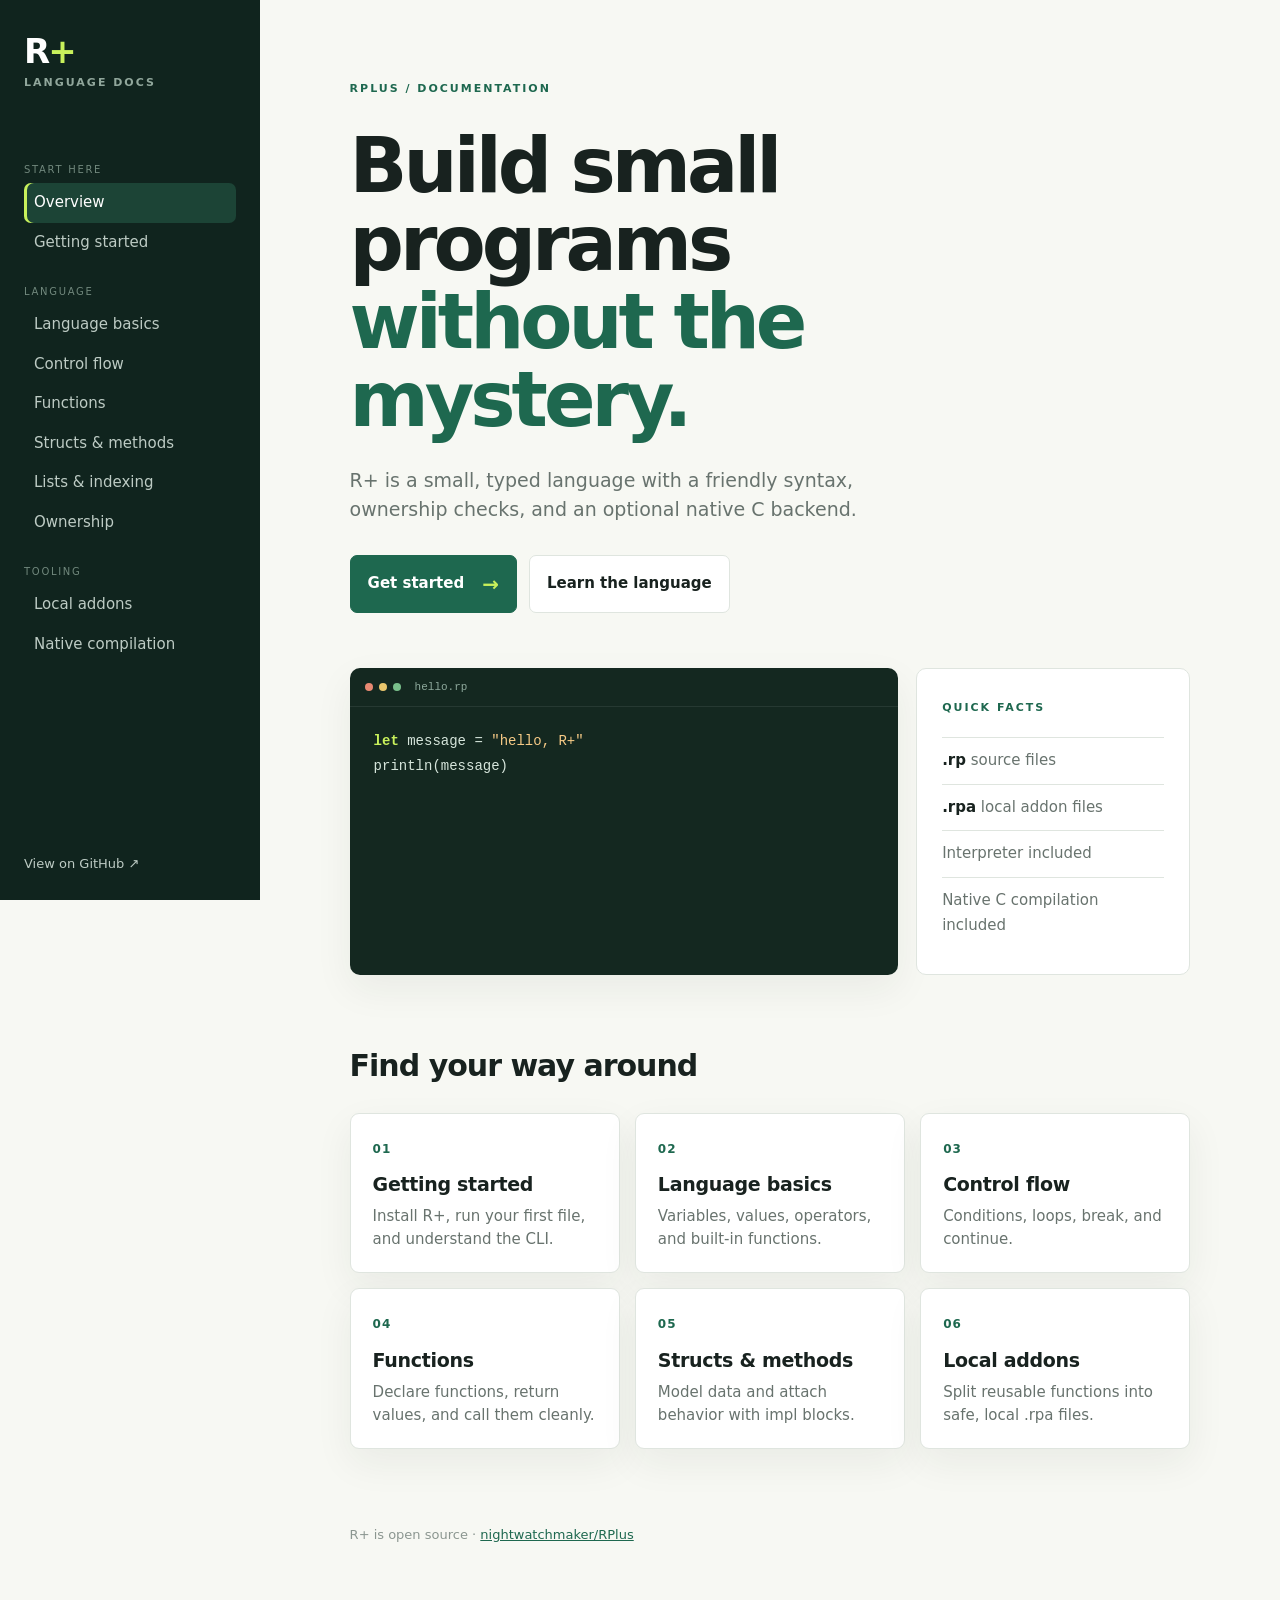
==== docs/index.html @ 3edc1ddb "Add R+ documentation site" ====
<!doctype html>
<html lang="en">
<head>
  <meta charset="utf-8">
  <meta name="viewport" content="width=device-width, initial-scale=1">
  <title>R+ Documentation</title>
  <link rel="stylesheet" href="style.css">
</head>
<body>
  <input id="menu-toggle" type="checkbox" aria-label="Toggle navigation">
  <label class="menu-button" for="menu-toggle">☰</label>
  <aside class="sidebar">
    <a class="brand" href="index.html"><span>R<span class="accent">+</span></span><small>language docs</small></a>
    <nav>
      <p>Start here</p>
      <a class="active" href="index.html">Overview</a>
      <a href="getting-started.html">Getting started</a>
      <p>Language</p>
      <a href="basics.html">Language basics</a>
      <a href="control-flow.html">Control flow</a>
      <a href="functions.html">Functions</a>
      <a href="structs.html">Structs & methods</a>
      <a href="lists.html">Lists & indexing</a>
      <a href="ownership.html">Ownership</a>
      <p>Tooling</p>
      <a href="addons.html">Local addons</a>
      <a href="native.html">Native compilation</a>
    </nav>
    <a class="github" href="https://github.com/nightwatchmaker/RPlus">View on GitHub ↗</a>
  </aside>
  <main>
    <div class="eyebrow">RPLUS / DOCUMENTATION</div>
    <h1>Build small programs<br><span>without the mystery.</span></h1>
    <p class="lede">R+ is a small, typed language with a friendly syntax, ownership checks, and an optional native C backend.</p>
    <div class="actions"><a class="button primary" href="getting-started.html">Get started <span>→</span></a><a class="button" href="basics.html">Learn the language</a></div>
    <section class="hero-grid">
      <div class="terminal"><div class="dots"><i></i><i></i><i></i><span>hello.rp</span></div><pre><code><b>let</b> message = <em>"hello, R+"</em>
println(message)</code></pre></div>
      <div class="quick"><span class="label">QUICK FACTS</span><ul><li><b>.rp</b> source files</li><li><b>.rpa</b> local addon files</li><li>Interpreter included</li><li>Native C compilation included</li></ul></div>
    </section>
    <h2>Find your way around</h2>
    <div class="cards">
      <a href="getting-started.html"><strong>01</strong><h3>Getting started</h3><p>Install R+, run your first file, and understand the CLI.</p></a>
      <a href="basics.html"><strong>02</strong><h3>Language basics</h3><p>Variables, values, operators, and built-in functions.</p></a>
      <a href="control-flow.html"><strong>03</strong><h3>Control flow</h3><p>Conditions, loops, break, and continue.</p></a>
      <a href="functions.html"><strong>04</strong><h3>Functions</h3><p>Declare functions, return values, and call them cleanly.</p></a>
      <a href="structs.html"><strong>05</strong><h3>Structs & methods</h3><p>Model data and attach behavior with impl blocks.</p></a>
      <a href="addons.html"><strong>06</strong><h3>Local addons</h3><p>Split reusable functions into safe, local .rpa files.</p></a>
    </div>
    <footer>R+ is open source · <a href="https://github.com/nightwatchmaker/RPlus">nightwatchmaker/RPlus</a></footer>
  </main>
</body>
</html>
---- docs/style.css ----
:root{--ink:#18221f;--muted:#68736e;--paper:#f7f8f3;--card:#fff;--line:#dfe5df;--green:#1e684f;--lime:#c8f05b;--shadow:0 14px 38px #1c2e2510}*{box-sizing:border-box}html{scroll-behavior:smooth}body{margin:0;background:var(--paper);color:var(--ink);font:15px/1.7 Inter,ui-sans-serif,system-ui,-apple-system,BlinkMacSystemFont,"Segoe UI",sans-serif}.sidebar{position:fixed;inset:0 auto 0 0;width:260px;background:#10241e;color:#e7eee8;padding:34px 24px 25px;display:flex;flex-direction:column;z-index:2}.brand{color:white;text-decoration:none;font-size:34px;font-weight:800;line-height:1;letter-spacing:-2px}.brand .accent{color:var(--lime)}.brand small{display:block;color:#91a79c;font-size:11px;letter-spacing:2px;text-transform:uppercase;font-weight:600;margin-top:9px}.sidebar nav{margin-top:52px}.sidebar nav p{color:#71887d;font-size:10px;letter-spacing:1.7px;text-transform:uppercase;margin:21px 0 5px}.sidebar nav a{display:block;color:#bdcbc4;text-decoration:none;padding:7px 10px;border-radius:7px;transition:.2s}.sidebar nav a:hover,.sidebar nav a.active{background:#1c4436;color:#fff}.sidebar nav a.active{box-shadow:inset 3px 0 var(--lime)}.github{margin-top:auto;color:#bdcbc4;text-decoration:none;font-size:13px}.github:hover{color:var(--lime)}main{max-width:1050px;margin-left:260px;padding:80px 7vw 60px}.eyebrow,.label{font-size:11px;letter-spacing:2px;color:var(--green);font-weight:800}.eyebrow{margin-bottom:28px}h1{font-size:clamp(42px,6vw,76px);line-height:1.03;letter-spacing:-4px;margin:0 0 26px;max-width:800px}h1 span{color:var(--green)}h2{font-size:30px;letter-spacing:-1px;margin:65px 0 22px}h3{font-size:19px;margin:7px 0 5px;letter-spacing:-.3px}.lede{max-width:590px;color:var(--muted);font-size:19px;line-height:1.55}.actions{display:flex;gap:12px;margin:30px 0 55px;flex-wrap:wrap}.button{display:inline-flex;gap:18px;align-items:center;color:var(--ink);border:1px solid var(--line);background:var(--card);padding:11px 17px;border-radius:7px;text-decoration:none;font-weight:700}.button.primary{background:var(--green);border-color:var(--green);color:white}.button.primary span{color:var(--lime);font-size:20px}.hero-grid{display:grid;grid-template-columns:minmax(0,2fr) minmax(210px,1fr);gap:18px}.terminal{background:#142820;border-radius:10px;box-shadow:var(--shadow);overflow:hidden}.dots{height:39px;border-bottom:1px solid #ffffff14;display:flex;align-items:center;gap:6px;padding:0 15px;color:#8ea99c;font:11px ui-monospace,monospace}.dots i{width:8px;height:8px;border-radius:50%;background:#5c766a}.dots i:first-child{background:#e88972}.dots i:nth-child(2){background:#e9c66c}.dots i:nth-child(3){background:#79bf8b}.dots span{margin-left:8px}.terminal pre{padding:22px 24px;margin:0;color:#d6e5db;font:14px/1.8 ui-monospace,SFMono-Regular,monospace}.terminal b{color:#c8f05b}.terminal em{color:#f6ca86;font-style:normal}.quick{border:1px solid var(--line);border-radius:10px;background:var(--card);padding:25px}.quick ul{list-style:none;margin:18px 0 0;padding:0}.quick li{border-top:1px solid var(--line);padding:10px 0;color:var(--muted)}.quick b{color:var(--ink)}.cards{display:grid;grid-template-columns:repeat(3,1fr);gap:15px}.cards a{background:var(--card);border:1px solid var(--line);border-radius:9px;padding:22px;text-decoration:none;color:var(--ink);box-shadow:var(--shadow);transition:.2s}.cards a:hover{transform:translateY(-3px);border-color:#9bb6a8}.cards strong{color:var(--green);font-size:12px;letter-spacing:1px}.cards p{color:var(--muted);margin:0;line-height:1.5}footer{margin-top:75px;color:#8b9690;font-size:13px}footer a{color:var(--green)}#menu-toggle,.menu-button{display:none}@media(max-width:850px){.sidebar{width:220px}.sidebar nav{margin-top:35px}main{margin-left:220px;padding:55px 5vw}.cards{grid-template-columns:repeat(2,1fr)}}@media(max-width:620px){.menu-button{display:block;position:fixed;right:16px;top:15px;background:var(--green);color:white;border-radius:6px;padding:5px 10px;z-index:4;font-size:20px;line-height:1.3}.sidebar{transform:translateX(-100%);transition:.25s;width:250px}#menu-toggle:checked~.sidebar{transform:translateX(0)}main{margin-left:0;padding:70px 22px 45px}h1{letter-spacing:-2.5px}.hero-grid,.cards{grid-template-columns:1fr}.lede{font-size:17px}}
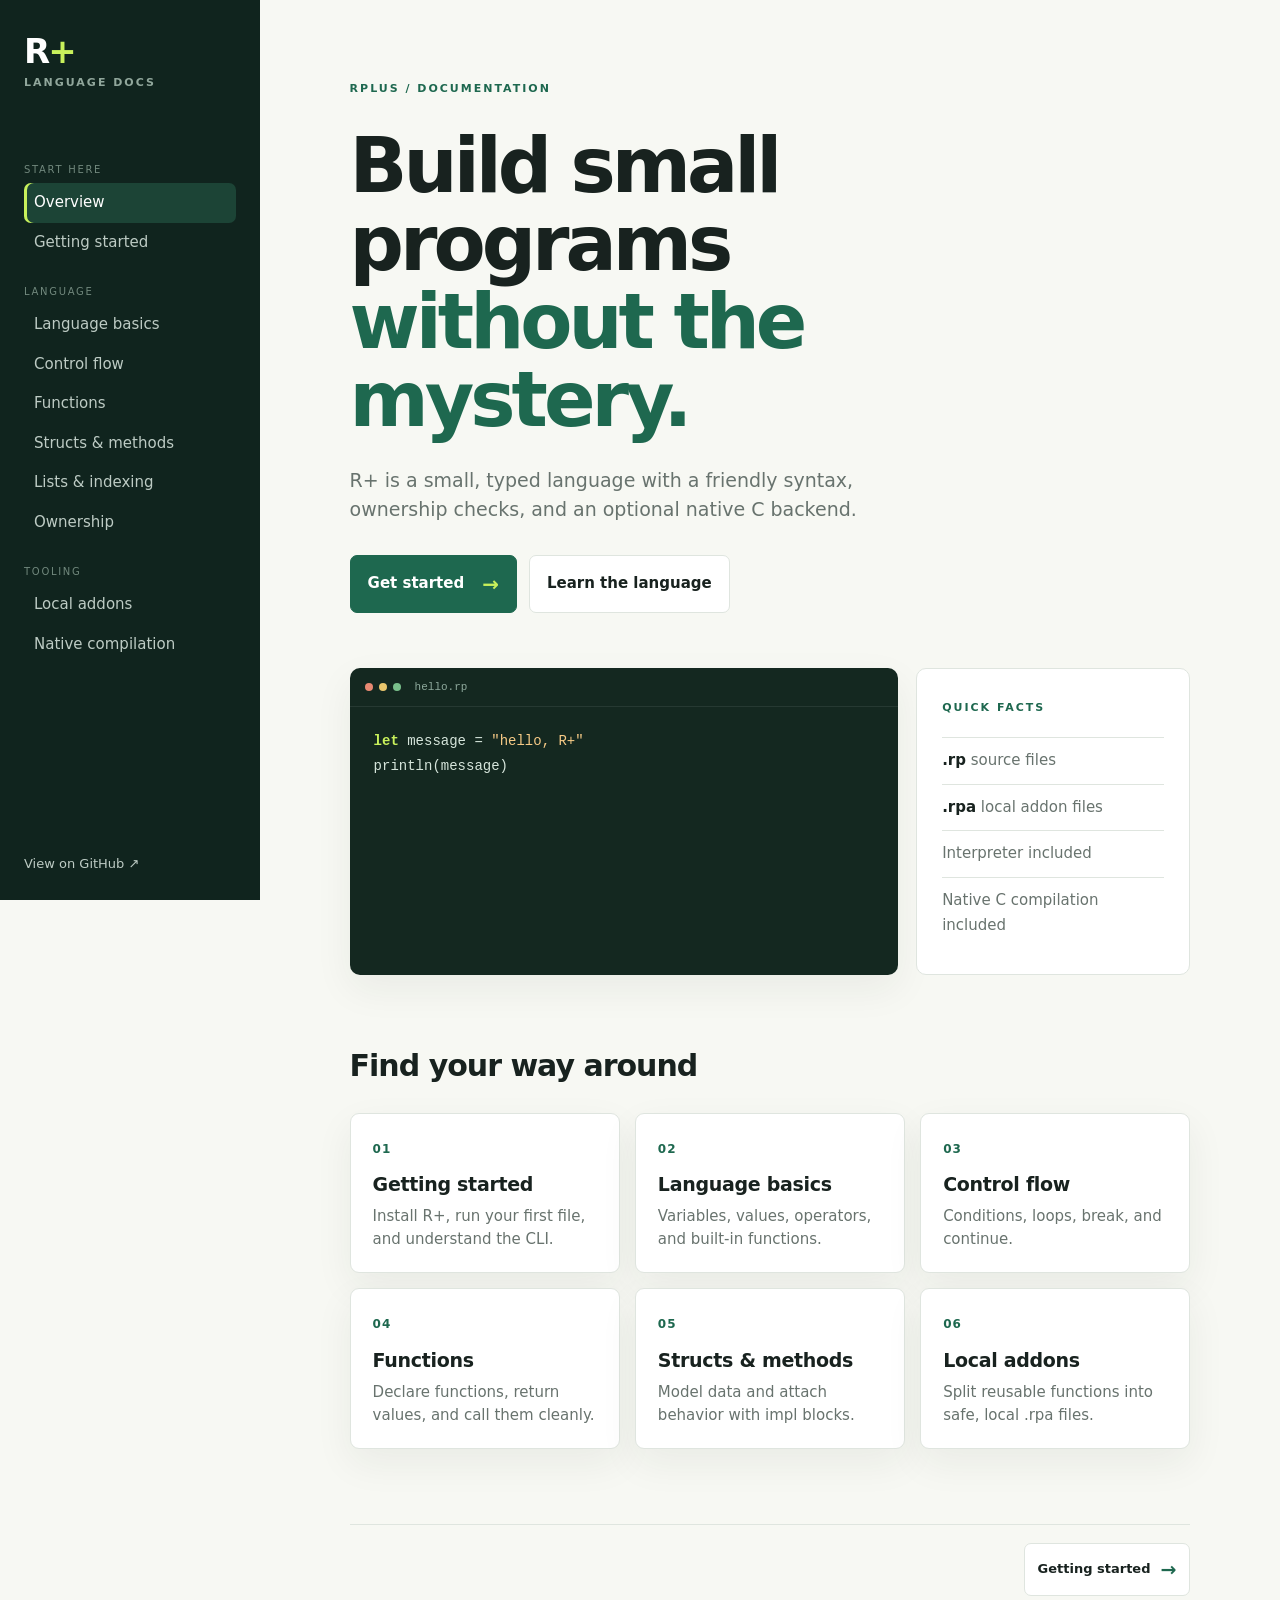
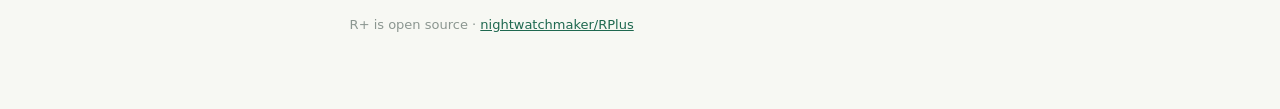
==== commit 433a7ef7: "Add previous and next docs navigation" ====
--- a/docs/index.html
+++ b/docs/index.html
@@ -47,7 +47,7 @@
       <a href="structs.html"><strong>05</strong><h3>Structs & methods</h3><p>Model data and attach behavior with impl blocks.</p></a>
       <a href="addons.html"><strong>06</strong><h3>Local addons</h3><p>Split reusable functions into safe, local .rpa files.</p></a>
     </div>
-    <footer>R+ is open source · <a href="https://github.com/nightwatchmaker/RPlus">nightwatchmaker/RPlus</a></footer>
+    <footer><div class="pager"><span></span><a class="next" href="getting-started.html">Getting started <b>→</b></a></div><p>R+ is open source · <a href="https://github.com/nightwatchmaker/RPlus">nightwatchmaker/RPlus</a></p></footer>
   </main>
 </body>
 </html>
--- a/docs/style.css
+++ b/docs/style.css
@@ -1 +1 @@
-:root{--ink:#18221f;--muted:#68736e;--paper:#f7f8f3;--card:#fff;--line:#dfe5df;--green:#1e684f;--lime:#c8f05b;--shadow:0 14px 38px #1c2e2510}*{box-sizing:border-box}html{scroll-behavior:smooth}body{margin:0;background:var(--paper);color:var(--ink);font:15px/1.7 Inter,ui-sans-serif,system-ui,-apple-system,BlinkMacSystemFont,"Segoe UI",sans-serif}.sidebar{position:fixed;inset:0 auto 0 0;width:260px;background:#10241e;color:#e7eee8;padding:34px 24px 25px;display:flex;flex-direction:column;z-index:2}.brand{color:white;text-decoration:none;font-size:34px;font-weight:800;line-height:1;letter-spacing:-2px}.brand .accent{color:var(--lime)}.brand small{display:block;color:#91a79c;font-size:11px;letter-spacing:2px;text-transform:uppercase;font-weight:600;margin-top:9px}.sidebar nav{margin-top:52px}.sidebar nav p{color:#71887d;font-size:10px;letter-spacing:1.7px;text-transform:uppercase;margin:21px 0 5px}.sidebar nav a{display:block;color:#bdcbc4;text-decoration:none;padding:7px 10px;border-radius:7px;transition:.2s}.sidebar nav a:hover,.sidebar nav a.active{background:#1c4436;color:#fff}.sidebar nav a.active{box-shadow:inset 3px 0 var(--lime)}.github{margin-top:auto;color:#bdcbc4;text-decoration:none;font-size:13px}.github:hover{color:var(--lime)}main{max-width:1050px;margin-left:260px;padding:80px 7vw 60px}.eyebrow,.label{font-size:11px;letter-spacing:2px;color:var(--green);font-weight:800}.eyebrow{margin-bottom:28px}h1{font-size:clamp(42px,6vw,76px);line-height:1.03;letter-spacing:-4px;margin:0 0 26px;max-width:800px}h1 span{color:var(--green)}h2{font-size:30px;letter-spacing:-1px;margin:65px 0 22px}h3{font-size:19px;margin:7px 0 5px;letter-spacing:-.3px}.lede{max-width:590px;color:var(--muted);font-size:19px;line-height:1.55}.actions{display:flex;gap:12px;margin:30px 0 55px;flex-wrap:wrap}.button{display:inline-flex;gap:18px;align-items:center;color:var(--ink);border:1px solid var(--line);background:var(--card);padding:11px 17px;border-radius:7px;text-decoration:none;font-weight:700}.button.primary{background:var(--green);border-color:var(--green);color:white}.button.primary span{color:var(--lime);font-size:20px}.hero-grid{display:grid;grid-template-columns:minmax(0,2fr) minmax(210px,1fr);gap:18px}.terminal{background:#142820;border-radius:10px;box-shadow:var(--shadow);overflow:hidden}.dots{height:39px;border-bottom:1px solid #ffffff14;display:flex;align-items:center;gap:6px;padding:0 15px;color:#8ea99c;font:11px ui-monospace,monospace}.dots i{width:8px;height:8px;border-radius:50%;background:#5c766a}.dots i:first-child{background:#e88972}.dots i:nth-child(2){background:#e9c66c}.dots i:nth-child(3){background:#79bf8b}.dots span{margin-left:8px}.terminal pre{padding:22px 24px;margin:0;color:#d6e5db;font:14px/1.8 ui-monospace,SFMono-Regular,monospace}.terminal b{color:#c8f05b}.terminal em{color:#f6ca86;font-style:normal}.quick{border:1px solid var(--line);border-radius:10px;background:var(--card);padding:25px}.quick ul{list-style:none;margin:18px 0 0;padding:0}.quick li{border-top:1px solid var(--line);padding:10px 0;color:var(--muted)}.quick b{color:var(--ink)}.cards{display:grid;grid-template-columns:repeat(3,1fr);gap:15px}.cards a{background:var(--card);border:1px solid var(--line);border-radius:9px;padding:22px;text-decoration:none;color:var(--ink);box-shadow:var(--shadow);transition:.2s}.cards a:hover{transform:translateY(-3px);border-color:#9bb6a8}.cards strong{color:var(--green);font-size:12px;letter-spacing:1px}.cards p{color:var(--muted);margin:0;line-height:1.5}footer{margin-top:75px;color:#8b9690;font-size:13px}footer a{color:var(--green)}#menu-toggle,.menu-button{display:none}@media(max-width:850px){.sidebar{width:220px}.sidebar nav{margin-top:35px}main{margin-left:220px;padding:55px 5vw}.cards{grid-template-columns:repeat(2,1fr)}}@media(max-width:620px){.menu-button{display:block;position:fixed;right:16px;top:15px;background:var(--green);color:white;border-radius:6px;padding:5px 10px;z-index:4;font-size:20px;line-height:1.3}.sidebar{transform:translateX(-100%);transition:.25s;width:250px}#menu-toggle:checked~.sidebar{transform:translateX(0)}main{margin-left:0;padding:70px 22px 45px}h1{letter-spacing:-2.5px}.hero-grid,.cards{grid-template-columns:1fr}.lede{font-size:17px}}
+:root{--ink:#18221f;--muted:#68736e;--paper:#f7f8f3;--card:#fff;--line:#dfe5df;--green:#1e684f;--lime:#c8f05b;--shadow:0 14px 38px #1c2e2510}*{box-sizing:border-box}html{scroll-behavior:smooth}body{margin:0;background:var(--paper);color:var(--ink);font:15px/1.7 Inter,ui-sans-serif,system-ui,-apple-system,BlinkMacSystemFont,"Segoe UI",sans-serif}.sidebar{position:fixed;inset:0 auto 0 0;width:260px;background:#10241e;color:#e7eee8;padding:34px 24px 25px;display:flex;flex-direction:column;z-index:2}.brand{color:white;text-decoration:none;font-size:34px;font-weight:800;line-height:1;letter-spacing:-2px}.brand .accent{color:var(--lime)}.brand small{display:block;color:#91a79c;font-size:11px;letter-spacing:2px;text-transform:uppercase;font-weight:600;margin-top:9px}.sidebar nav{margin-top:52px}.sidebar nav p{color:#71887d;font-size:10px;letter-spacing:1.7px;text-transform:uppercase;margin:21px 0 5px}.sidebar nav a{display:block;color:#bdcbc4;text-decoration:none;padding:7px 10px;border-radius:7px;transition:.2s}.sidebar nav a:hover,.sidebar nav a.active{background:#1c4436;color:#fff}.sidebar nav a.active{box-shadow:inset 3px 0 var(--lime)}.github{margin-top:auto;color:#bdcbc4;text-decoration:none;font-size:13px}.github:hover{color:var(--lime)}main{max-width:1050px;margin-left:260px;padding:80px 7vw 60px}.eyebrow,.label{font-size:11px;letter-spacing:2px;color:var(--green);font-weight:800}.eyebrow{margin-bottom:28px}h1{font-size:clamp(42px,6vw,76px);line-height:1.03;letter-spacing:-4px;margin:0 0 26px;max-width:800px}h1 span{color:var(--green)}h2{font-size:30px;letter-spacing:-1px;margin:65px 0 22px}h3{font-size:19px;margin:7px 0 5px;letter-spacing:-.3px}.lede{max-width:590px;color:var(--muted);font-size:19px;line-height:1.55}.actions{display:flex;gap:12px;margin:30px 0 55px;flex-wrap:wrap}.button{display:inline-flex;gap:18px;align-items:center;color:var(--ink);border:1px solid var(--line);background:var(--card);padding:11px 17px;border-radius:7px;text-decoration:none;font-weight:700}.button.primary{background:var(--green);border-color:var(--green);color:white}.button.primary span{color:var(--lime);font-size:20px}.hero-grid{display:grid;grid-template-columns:minmax(0,2fr) minmax(210px,1fr);gap:18px}.terminal{background:#142820;border-radius:10px;box-shadow:var(--shadow);overflow:hidden}.dots{height:39px;border-bottom:1px solid #ffffff14;display:flex;align-items:center;gap:6px;padding:0 15px;color:#8ea99c;font:11px ui-monospace,monospace}.dots i{width:8px;height:8px;border-radius:50%;background:#5c766a}.dots i:first-child{background:#e88972}.dots i:nth-child(2){background:#e9c66c}.dots i:nth-child(3){background:#79bf8b}.dots span{margin-left:8px}.terminal pre{padding:22px 24px;margin:0;color:#d6e5db;font:14px/1.8 ui-monospace,SFMono-Regular,monospace}.terminal b{color:#c8f05b}.terminal em{color:#f6ca86;font-style:normal}.quick{border:1px solid var(--line);border-radius:10px;background:var(--card);padding:25px}.quick ul{list-style:none;margin:18px 0 0;padding:0}.quick li{border-top:1px solid var(--line);padding:10px 0;color:var(--muted)}.quick b{color:var(--ink)}.cards{display:grid;grid-template-columns:repeat(3,1fr);gap:15px}.cards a{background:var(--card);border:1px solid var(--line);border-radius:9px;padding:22px;text-decoration:none;color:var(--ink);box-shadow:var(--shadow);transition:.2s}.cards a:hover{transform:translateY(-3px);border-color:#9bb6a8}.cards strong{color:var(--green);font-size:12px;letter-spacing:1px}.cards p{color:var(--muted);margin:0;line-height:1.5}footer{margin-top:75px;color:#8b9690;font-size:13px}footer a{color:var(--green)}.pager{display:flex;justify-content:space-between;gap:18px;border-top:1px solid var(--line);padding-top:18px;margin-bottom:18px}.pager a{display:flex;align-items:center;gap:10px;border:1px solid var(--line);border-radius:7px;padding:9px 13px;text-decoration:none;color:var(--ink);font-weight:700;background:var(--card);transition:.2s}.pager a:hover{border-color:#9bb6a8;transform:translateY(-2px)}.pager b{font-size:19px;color:var(--green)}.pager p{margin:0}#menu-toggle,.menu-button{display:none}@media(max-width:850px){.sidebar{width:220px}.sidebar nav{margin-top:35px}main{margin-left:220px;padding:55px 5vw}.cards{grid-template-columns:repeat(2,1fr)}}@media(max-width:620px){.menu-button{display:block;position:fixed;right:16px;top:15px;background:var(--green);color:white;border-radius:6px;padding:5px 10px;z-index:4;font-size:20px;line-height:1.3}.sidebar{transform:translateX(-100%);transition:.25s;width:250px}#menu-toggle:checked~.sidebar{transform:translateX(0)}main{margin-left:0;padding:70px 22px 45px}h1{letter-spacing:-2.5px}.hero-grid,.cards{grid-template-columns:1fr}.lede{font-size:17px}}
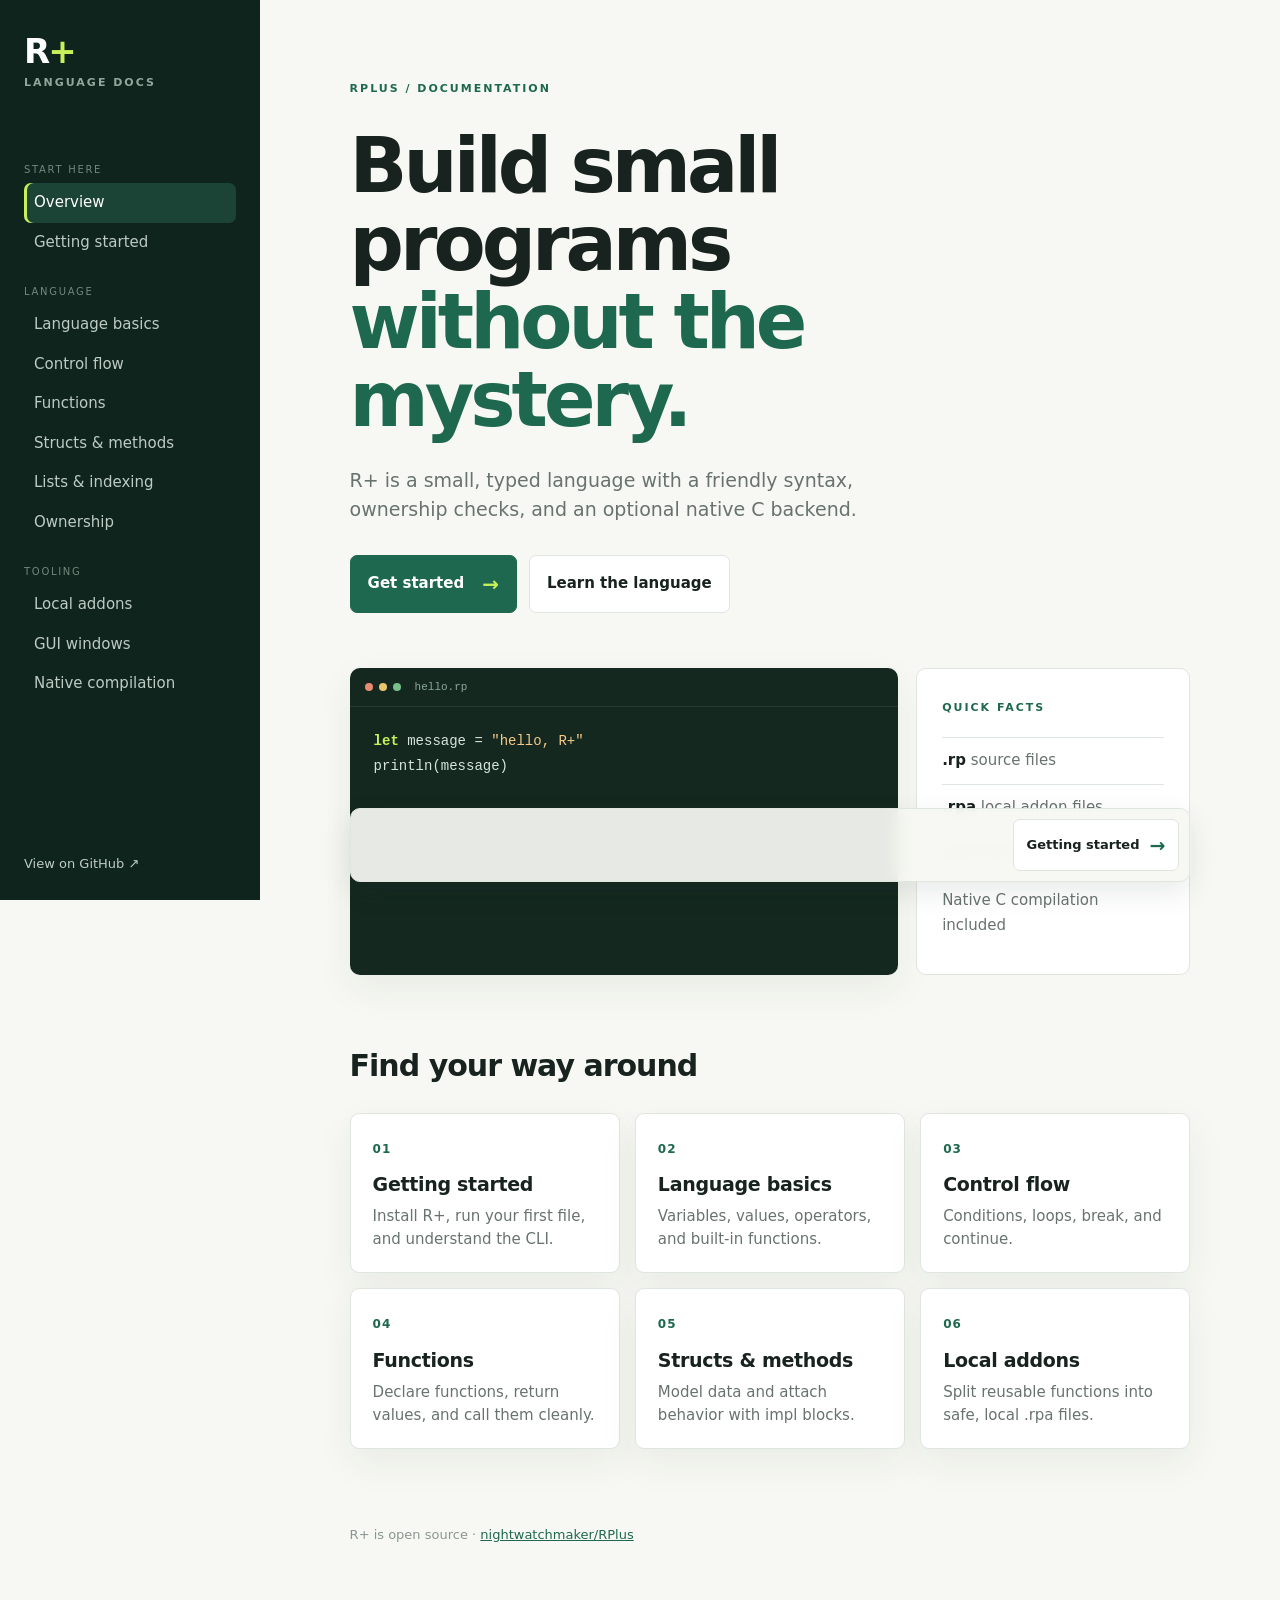
==== commit d2aefb92: "Add interpreter GUI module" ====
--- a/docs/index.html
+++ b/docs/index.html
@@ -24,6 +24,7 @@
       <a href="ownership.html">Ownership</a>
       <p>Tooling</p>
       <a href="addons.html">Local addons</a>
+      <a href="gui.html">GUI windows</a>
       <a href="native.html">Native compilation</a>
     </nav>
     <a class="github" href="https://github.com/nightwatchmaker/RPlus">View on GitHub ↗</a>
--- a/docs/style.css
+++ b/docs/style.css
@@ -1 +1 @@
-:root{--ink:#18221f;--muted:#68736e;--paper:#f7f8f3;--card:#fff;--line:#dfe5df;--green:#1e684f;--lime:#c8f05b;--shadow:0 14px 38px #1c2e2510}*{box-sizing:border-box}html{scroll-behavior:smooth}body{margin:0;background:var(--paper);color:var(--ink);font:15px/1.7 Inter,ui-sans-serif,system-ui,-apple-system,BlinkMacSystemFont,"Segoe UI",sans-serif}.sidebar{position:fixed;inset:0 auto 0 0;width:260px;background:#10241e;color:#e7eee8;padding:34px 24px 25px;display:flex;flex-direction:column;z-index:2}.brand{color:white;text-decoration:none;font-size:34px;font-weight:800;line-height:1;letter-spacing:-2px}.brand .accent{color:var(--lime)}.brand small{display:block;color:#91a79c;font-size:11px;letter-spacing:2px;text-transform:uppercase;font-weight:600;margin-top:9px}.sidebar nav{margin-top:52px}.sidebar nav p{color:#71887d;font-size:10px;letter-spacing:1.7px;text-transform:uppercase;margin:21px 0 5px}.sidebar nav a{display:block;color:#bdcbc4;text-decoration:none;padding:7px 10px;border-radius:7px;transition:.2s}.sidebar nav a:hover,.sidebar nav a.active{background:#1c4436;color:#fff}.sidebar nav a.active{box-shadow:inset 3px 0 var(--lime)}.github{margin-top:auto;color:#bdcbc4;text-decoration:none;font-size:13px}.github:hover{color:var(--lime)}main{max-width:1050px;margin-left:260px;padding:80px 7vw 60px}.eyebrow,.label{font-size:11px;letter-spacing:2px;color:var(--green);font-weight:800}.eyebrow{margin-bottom:28px}h1{font-size:clamp(42px,6vw,76px);line-height:1.03;letter-spacing:-4px;margin:0 0 26px;max-width:800px}h1 span{color:var(--green)}h2{font-size:30px;letter-spacing:-1px;margin:65px 0 22px}h3{font-size:19px;margin:7px 0 5px;letter-spacing:-.3px}.lede{max-width:590px;color:var(--muted);font-size:19px;line-height:1.55}.actions{display:flex;gap:12px;margin:30px 0 55px;flex-wrap:wrap}.button{display:inline-flex;gap:18px;align-items:center;color:var(--ink);border:1px solid var(--line);background:var(--card);padding:11px 17px;border-radius:7px;text-decoration:none;font-weight:700}.button.primary{background:var(--green);border-color:var(--green);color:white}.button.primary span{color:var(--lime);font-size:20px}.hero-grid{display:grid;grid-template-columns:minmax(0,2fr) minmax(210px,1fr);gap:18px}.terminal{background:#142820;border-radius:10px;box-shadow:var(--shadow);overflow:hidden}.dots{height:39px;border-bottom:1px solid #ffffff14;display:flex;align-items:center;gap:6px;padding:0 15px;color:#8ea99c;font:11px ui-monospace,monospace}.dots i{width:8px;height:8px;border-radius:50%;background:#5c766a}.dots i:first-child{background:#e88972}.dots i:nth-child(2){background:#e9c66c}.dots i:nth-child(3){background:#79bf8b}.dots span{margin-left:8px}.terminal pre{padding:22px 24px;margin:0;color:#d6e5db;font:14px/1.8 ui-monospace,SFMono-Regular,monospace}.terminal b{color:#c8f05b}.terminal em{color:#f6ca86;font-style:normal}.quick{border:1px solid var(--line);border-radius:10px;background:var(--card);padding:25px}.quick ul{list-style:none;margin:18px 0 0;padding:0}.quick li{border-top:1px solid var(--line);padding:10px 0;color:var(--muted)}.quick b{color:var(--ink)}.cards{display:grid;grid-template-columns:repeat(3,1fr);gap:15px}.cards a{background:var(--card);border:1px solid var(--line);border-radius:9px;padding:22px;text-decoration:none;color:var(--ink);box-shadow:var(--shadow);transition:.2s}.cards a:hover{transform:translateY(-3px);border-color:#9bb6a8}.cards strong{color:var(--green);font-size:12px;letter-spacing:1px}.cards p{color:var(--muted);margin:0;line-height:1.5}footer{margin-top:75px;color:#8b9690;font-size:13px}footer a{color:var(--green)}.pager{display:flex;justify-content:space-between;gap:18px;border-top:1px solid var(--line);padding-top:18px;margin-bottom:18px}.pager a{display:flex;align-items:center;gap:10px;border:1px solid var(--line);border-radius:7px;padding:9px 13px;text-decoration:none;color:var(--ink);font-weight:700;background:var(--card);transition:.2s}.pager a:hover{border-color:#9bb6a8;transform:translateY(-2px)}.pager b{font-size:19px;color:var(--green)}.pager p{margin:0}#menu-toggle,.menu-button{display:none}@media(max-width:850px){.sidebar{width:220px}.sidebar nav{margin-top:35px}main{margin-left:220px;padding:55px 5vw}.cards{grid-template-columns:repeat(2,1fr)}}@media(max-width:620px){.menu-button{display:block;position:fixed;right:16px;top:15px;background:var(--green);color:white;border-radius:6px;padding:5px 10px;z-index:4;font-size:20px;line-height:1.3}.sidebar{transform:translateX(-100%);transition:.25s;width:250px}#menu-toggle:checked~.sidebar{transform:translateX(0)}main{margin-left:0;padding:70px 22px 45px}h1{letter-spacing:-2.5px}.hero-grid,.cards{grid-template-columns:1fr}.lede{font-size:17px}}
+:root{--ink:#18221f;--muted:#68736e;--paper:#f7f8f3;--card:#fff;--line:#dfe5df;--green:#1e684f;--lime:#c8f05b;--shadow:0 14px 38px #1c2e2510}*{box-sizing:border-box}html{scroll-behavior:smooth}body{margin:0;background:var(--paper);color:var(--ink);font:15px/1.7 Inter,ui-sans-serif,system-ui,-apple-system,BlinkMacSystemFont,"Segoe UI",sans-serif}.sidebar{position:fixed;inset:0 auto 0 0;width:260px;background:#10241e;color:#e7eee8;padding:34px 24px 25px;display:flex;flex-direction:column;z-index:2}.brand{color:white;text-decoration:none;font-size:34px;font-weight:800;line-height:1;letter-spacing:-2px}.brand .accent{color:var(--lime)}.brand small{display:block;color:#91a79c;font-size:11px;letter-spacing:2px;text-transform:uppercase;font-weight:600;margin-top:9px}.sidebar nav{margin-top:52px}.sidebar nav p{color:#71887d;font-size:10px;letter-spacing:1.7px;text-transform:uppercase;margin:21px 0 5px}.sidebar nav a{display:block;color:#bdcbc4;text-decoration:none;padding:7px 10px;border-radius:7px;transition:.2s}.sidebar nav a:hover,.sidebar nav a.active{background:#1c4436;color:#fff}.sidebar nav a.active{box-shadow:inset 3px 0 var(--lime)}.github{margin-top:auto;color:#bdcbc4;text-decoration:none;font-size:13px}.github:hover{color:var(--lime)}main{max-width:1050px;margin-left:260px;padding:80px 7vw 60px}.eyebrow,.label{font-size:11px;letter-spacing:2px;color:var(--green);font-weight:800}.eyebrow{margin-bottom:28px}h1{font-size:clamp(42px,6vw,76px);line-height:1.03;letter-spacing:-4px;margin:0 0 26px;max-width:800px}h1 span{color:var(--green)}h2{font-size:30px;letter-spacing:-1px;margin:65px 0 22px}h3{font-size:19px;margin:7px 0 5px;letter-spacing:-.3px}.lede{max-width:590px;color:var(--muted);font-size:19px;line-height:1.55}.actions{display:flex;gap:12px;margin:30px 0 55px;flex-wrap:wrap}.button{display:inline-flex;gap:18px;align-items:center;color:var(--ink);border:1px solid var(--line);background:var(--card);padding:11px 17px;border-radius:7px;text-decoration:none;font-weight:700}.button.primary{background:var(--green);border-color:var(--green);color:white}.button.primary span{color:var(--lime);font-size:20px}.hero-grid{display:grid;grid-template-columns:minmax(0,2fr) minmax(210px,1fr);gap:18px}.terminal{background:#142820;border-radius:10px;box-shadow:var(--shadow);overflow:hidden}.dots{height:39px;border-bottom:1px solid #ffffff14;display:flex;align-items:center;gap:6px;padding:0 15px;color:#8ea99c;font:11px ui-monospace,monospace}.dots i{width:8px;height:8px;border-radius:50%;background:#5c766a}.dots i:first-child{background:#e88972}.dots i:nth-child(2){background:#e9c66c}.dots i:nth-child(3){background:#79bf8b}.dots span{margin-left:8px}.terminal pre{padding:22px 24px;margin:0;color:#d6e5db;font:14px/1.8 ui-monospace,SFMono-Regular,monospace}.terminal b{color:#c8f05b}.terminal em{color:#f6ca86;font-style:normal}.quick{border:1px solid var(--line);border-radius:10px;background:var(--card);padding:25px}.quick ul{list-style:none;margin:18px 0 0;padding:0}.quick li{border-top:1px solid var(--line);padding:10px 0;color:var(--muted)}.quick b{color:var(--ink)}.cards{display:grid;grid-template-columns:repeat(3,1fr);gap:15px}.cards a{background:var(--card);border:1px solid var(--line);border-radius:9px;padding:22px;text-decoration:none;color:var(--ink);box-shadow:var(--shadow);transition:.2s}.cards a:hover{transform:translateY(-3px);border-color:#9bb6a8}.cards strong{color:var(--green);font-size:12px;letter-spacing:1px}.cards p{color:var(--muted);margin:0;line-height:1.5}footer{margin-top:75px;color:#8b9690;font-size:13px}footer a{color:var(--green)}.pager{display:flex;justify-content:space-between;gap:18px;position:fixed;z-index:3;bottom:18px;left:calc(260px + 7vw);right:7vw;max-width:1050px;margin:0 auto;padding:10px;border:1px solid var(--line);border-radius:10px;background:#f7f8f3ee;box-shadow:0 10px 28px #1c2e251a;backdrop-filter:blur(8px)}.pager a{display:flex;align-items:center;gap:10px;border:1px solid var(--line);border-radius:7px;padding:9px 13px;text-decoration:none;color:var(--ink);font-weight:700;background:var(--card);transition:.2s}.pager a:hover{border-color:#9bb6a8;transform:translateY(-2px)}.pager b{font-size:19px;color:var(--green)}.pager p{margin:0}#menu-toggle,.menu-button{display:none}@media(max-width:850px){.sidebar{width:220px}.sidebar nav{margin-top:35px}main{margin-left:220px;padding:55px 5vw}.cards{grid-template-columns:repeat(2,1fr)}}@media(max-width:620px){.menu-button{display:block;position:fixed;right:16px;top:15px;background:var(--green);color:white;border-radius:6px;padding:5px 10px;z-index:4;font-size:20px;line-height:1.3}.sidebar{transform:translateX(-100%);transition:.25s;width:250px}#menu-toggle:checked~.sidebar{transform:translateX(0)}main{margin-left:0;padding:70px 22px 45px}.pager{left:12px;right:12px;bottom:12px}h1{letter-spacing:-2.5px}.hero-grid,.cards{grid-template-columns:1fr}.lede{font-size:17px}}
